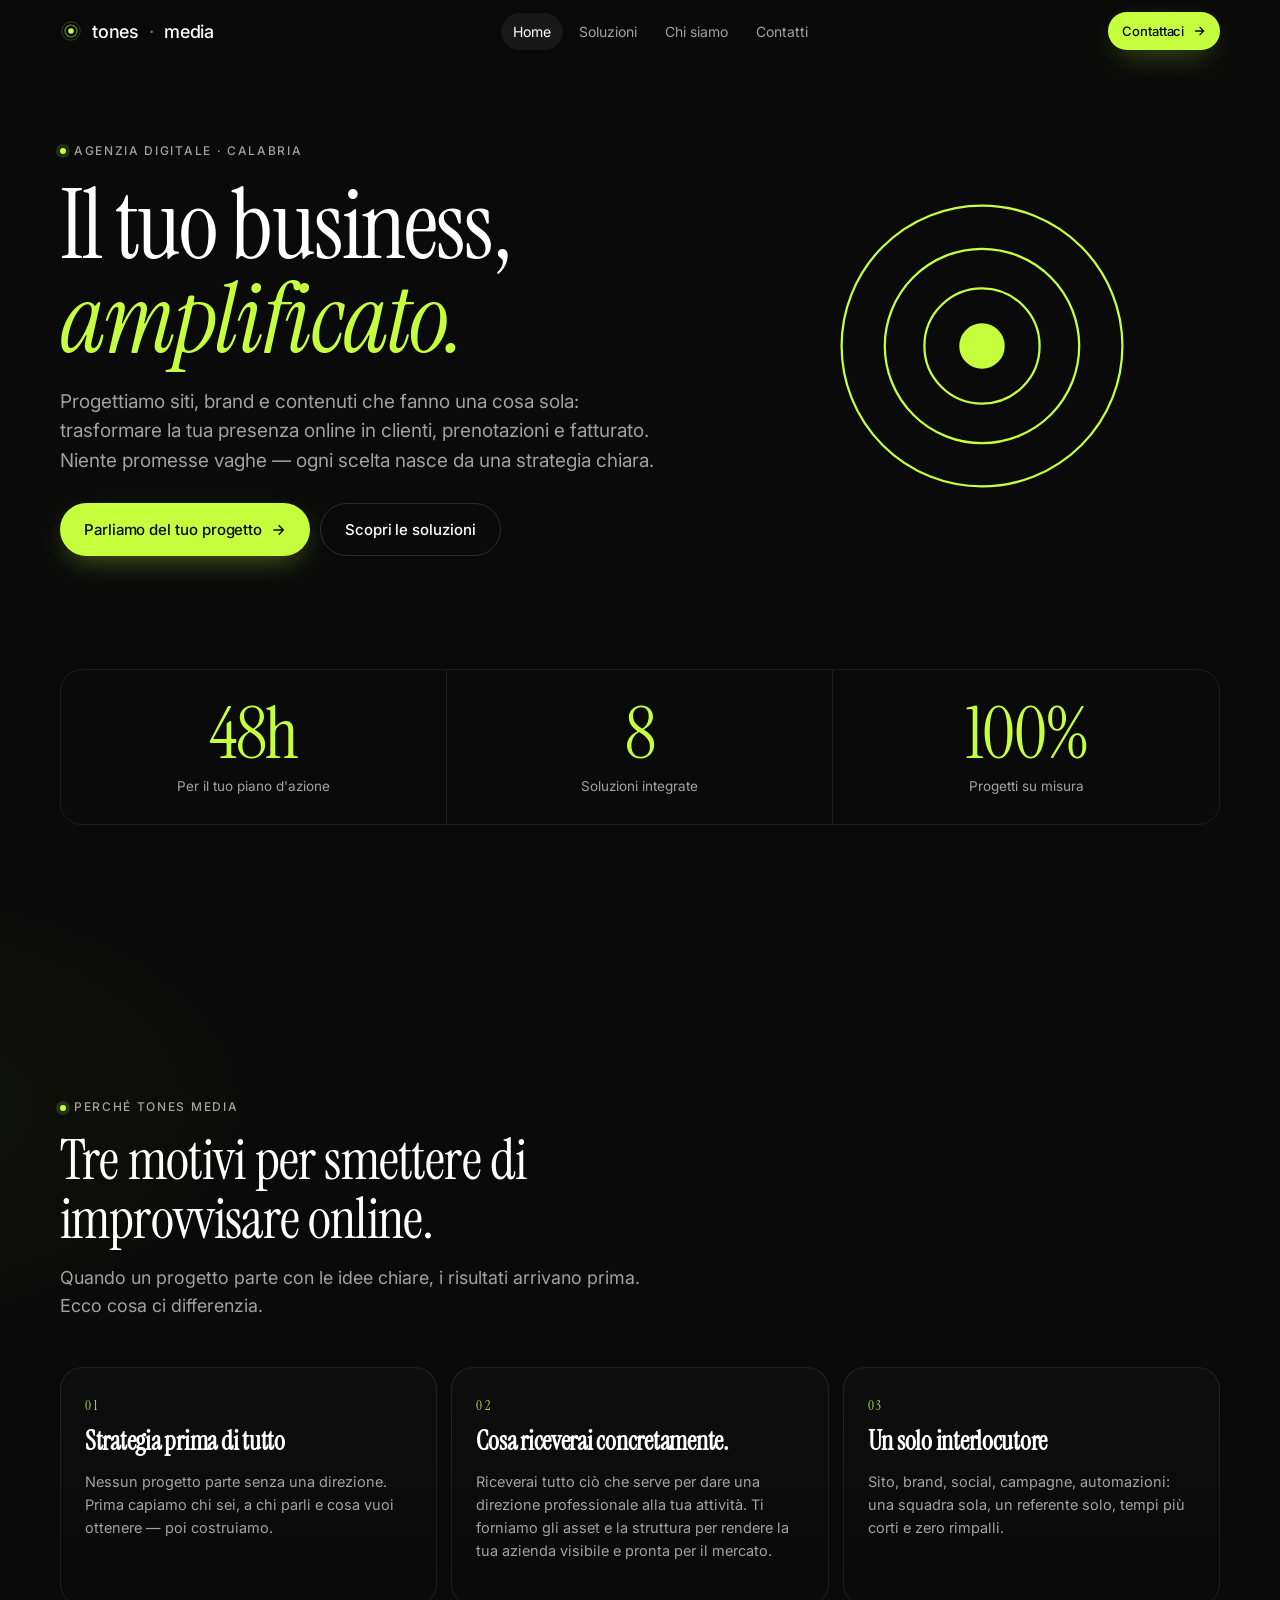
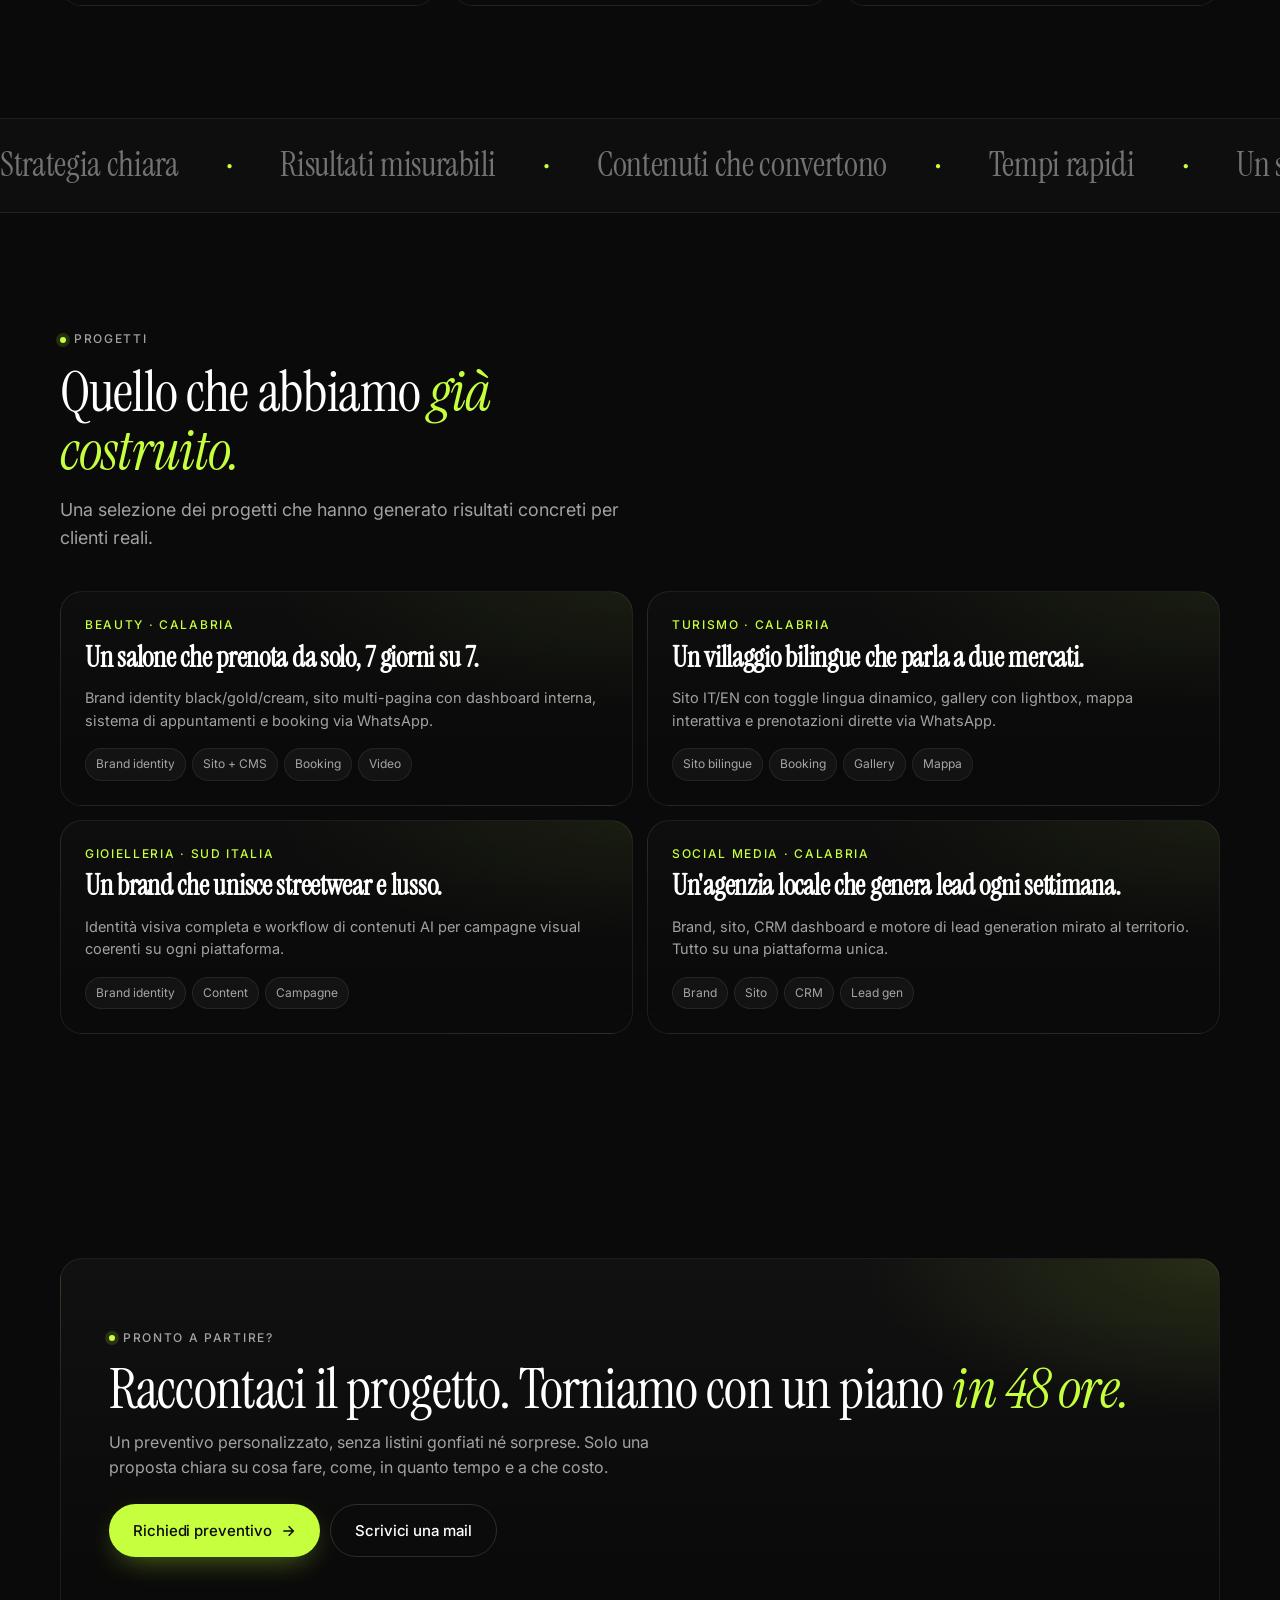
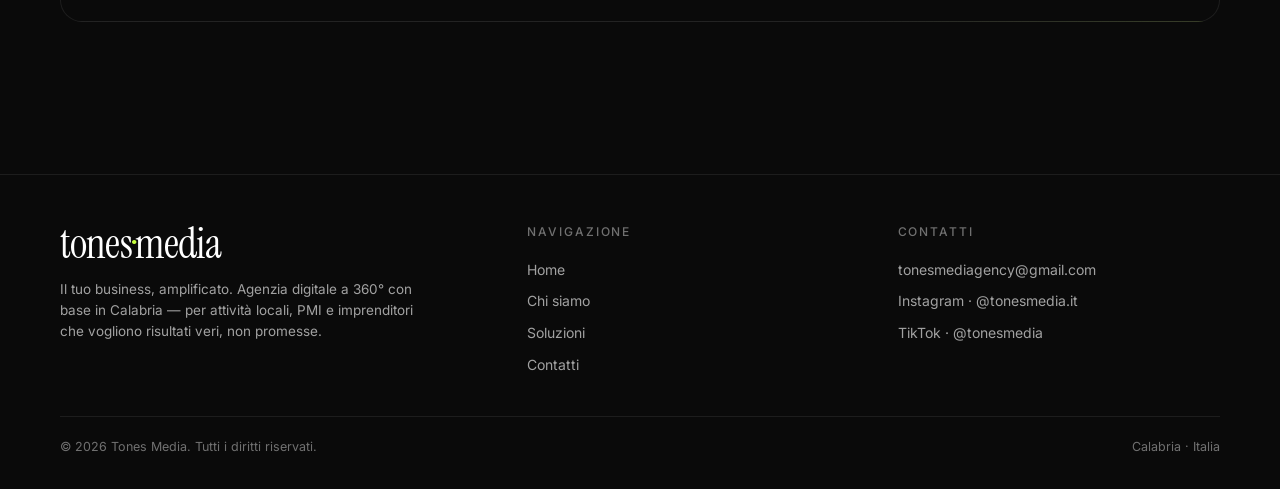
==== index.html @ 4a8eed3b "Add files via upload" ====
<!doctype html>
<html lang="it">
<head>
  <meta charset="utf-8" />
  <meta name="viewport" content="width=device-width, initial-scale=1, viewport-fit=cover" />
  <meta name="theme-color" content="#0A0A0A" />
  <title>Tones Media — Il tuo business, amplificato.</title>
  <meta name="description" content="Agenzia digitale a 360°. Siti, brand, contenuti e campagne che portano risultati misurabili. Calabria, Italia." />

  <link rel="preconnect" href="https://fonts.googleapis.com">
  <link rel="preconnect" href="https://fonts.gstatic.com" crossorigin>
  <link href="https://fonts.googleapis.com/css2?family=Inter:wght@400;500;600&family=Instrument+Serif:ital@0;1&display=swap" rel="stylesheet">

  <link rel="stylesheet" href="styles.css" />
</head>
<body>

  <header class="nav">
    <div class="container nav__inner">
      <a href="index.html" class="brand" aria-label="Tones Media home">
        <svg class="brand__mark" viewBox="0 0 24 24" aria-hidden="true">
          <circle cx="12" cy="12" r="3" fill="#C6FF3D"/>
          <circle cx="12" cy="12" r="6.5" fill="none" stroke="#C6FF3D" stroke-width="1.2" opacity="0.55"/>
          <circle cx="12" cy="12" r="10" fill="none" stroke="#C6FF3D" stroke-width="1" opacity="0.25"/>
        </svg>
        tones<span style="color:var(--faint)">·</span>media
      </a>

      <nav class="nav__links" aria-label="Navigazione principale">
        <a class="nav__link" data-nav-link href="index.html">Home</a>
        <a class="nav__link" data-nav-link href="servizi.html">Soluzioni</a>
        <a class="nav__link" data-nav-link href="chi-siamo.html">Chi siamo</a>
        <a class="nav__link" data-nav-link href="contatti.html">Contatti</a>
      </nav>

      <a href="contatti.html" class="btn btn--primary btn--sm nav__cta">
        Contattaci
        <svg width="14" height="14" viewBox="0 0 24 24" fill="none" stroke="currentColor" stroke-width="2.2"><path d="M5 12h14M13 5l7 7-7 7"/></svg>
      </a>

      <button class="nav__burger" aria-label="Apri menu" aria-expanded="false"><span></span></button>
    </div>
  </header>

  <aside class="sheet" aria-hidden="true">
    <ul class="sheet__list">
      <li><a class="sheet__link" data-nav-link href="index.html">Home <span class="arrow">→</span></a></li>
      <li><a class="sheet__link" data-nav-link href="chi-siamo.html">Chi siamo <span class="arrow">→</span></a></li>
      <li><a class="sheet__link" data-nav-link href="servizi.html">Soluzioni <span class="arrow">→</span></a></li>
      <li><a class="sheet__link" data-nav-link href="contatti.html">Contatti <span class="arrow">→</span></a></li>
    </ul>
    <div class="sheet__foot">
      <div>Calabria, Italia</div>
      <div>tonesmediagency@gmail.com</div>
      <div>@tonesmedia.it · @tonesmedia</div>
    </div>
  </aside>

  <main>

    <!-- Hero -->
    <section class="hero">
      <div class="container">
        <div style="display:grid;gap:48px;grid-template-columns:1fr;align-items:center;" class="hero__grid">
          <div class="stagger">
            <span class="eyebrow reveal">Agenzia digitale · Calabria</span>
            <h1 class="h-display hero__title reveal">Il tuo business,<br/><em>amplificato.</em></h1>
            <p class="hero__sub reveal">
              Progettiamo siti, brand e contenuti che fanno una cosa sola: trasformare la tua presenza online in clienti, prenotazioni e fatturato. Niente promesse vaghe — ogni scelta nasce da una strategia chiara.
            </p>
            <div class="cta-row reveal">
              <a href="contatti.html" class="btn btn--primary btn--lg">
                Parliamo del tuo progetto
                <svg width="16" height="16" viewBox="0 0 24 24" fill="none" stroke="currentColor" stroke-width="2.2"><path d="M5 12h14M13 5l7 7-7 7"/></svg>
              </a>
              <a href="servizi.html" class="btn btn--ghost btn--lg">
                Scopri le soluzioni
              </a>
            </div>
          </div>

          <div class="reveal" style="justify-self:center;">
            <svg class="wave-logo" viewBox="0 0 200 200" aria-hidden="true">
              <circle class="dot" cx="100" cy="100" r="12" />
              <circle cx="100" cy="100" r="32" />
              <circle cx="100" cy="100" r="54" />
              <circle cx="100" cy="100" r="78" />
            </svg>
          </div>
        </div>
      </div>
    </section>

    <style>
      @media (min-width: 900px) {
        .hero__grid { grid-template-columns: 1.3fr 1fr !important; gap: 64px !important; }
      }
    </style>

    <!-- Stats -->
    <section class="section" style="padding-top:0;padding-bottom:72px;">
      <div class="container">
        <div class="stats stats--3 stats--hero reveal stagger">
          <div class="stat reveal">
            <div class="stat__num"><em>48h</em></div>
            <div class="stat__label">Per il tuo piano d'azione</div>
          </div>
          <div class="stat reveal">
            <div class="stat__num"><em>8</em></div>
            <div class="stat__label">Soluzioni integrate</div>
          </div>
          <div class="stat reveal">
            <div class="stat__num"><em>100%</em></div>
            <div class="stat__label">Progetti su misura</div>
          </div>
        </div>
        <div class="reveal" style="display:flex;justify-content:center;margin-top:32px;">
          <a href="contatti.html" class="btn btn--primary btn--lg">
            Inizia il tuo progetto
            <svg width="16" height="16" viewBox="0 0 24 24" fill="none" stroke="currentColor" stroke-width="2.2"><path d="M5 12h14M13 5l7 7-7 7"/></svg>
          </a>
        </div>
      </div>
    </section>

    <!-- Value trio -->
    <section class="section">
      <div class="container">
        <div class="reveal" style="max-width:680px;margin-bottom:48px;">
          <span class="eyebrow">Perché Tones Media</span>
          <h2 class="h-section" style="margin-top:14px;">Tre motivi per smettere di improvvisare online.</h2>
          <p class="lede">Quando un progetto parte con le idee chiare, i risultati arrivano prima. Ecco cosa ci differenzia.</p>
        </div>

        <div class="cards stagger">
          <article class="card reveal">
            <div class="card__num">01</div>
            <h3 class="card__title">Strategia prima di tutto</h3>
            <p class="card__body">Nessun progetto parte senza una direzione. Prima capiamo chi sei, a chi parli e cosa vuoi ottenere — poi costruiamo.</p>
          </article>
          <article class="card reveal">
            <div class="card__num">02</div>
            <h3 class="card__title">Cosa riceverai concretamente.</h3>
            <p class="card__body">Riceverai tutto ciò che serve per dare una direzione professionale alla tua attività. Ti forniamo gli asset e la struttura per rendere la tua azienda visibile e pronta per il mercato.</p>
          </article>
          <article class="card reveal">
            <div class="card__num">03</div>
            <h3 class="card__title">Un solo interlocutore</h3>
            <p class="card__body">Sito, brand, social, campagne, automazioni: una squadra sola, un referente solo, tempi più corti e zero rimpalli.</p>
          </article>
        </div>
      </div>
    </section>

    <!-- Marquee -->
    <div class="marquee" aria-hidden="true">
      <div class="marquee__track">
        <span class="marquee__item">Strategia chiara</span>
        <span class="marquee__item">Risultati misurabili</span>
        <span class="marquee__item">Contenuti che convertono</span>
        <span class="marquee__item">Tempi rapidi</span>
        <span class="marquee__item">Un solo referente</span>
        <span class="marquee__item">Calabria · Italia</span>
        <span class="marquee__item">Strategia chiara</span>
        <span class="marquee__item">Risultati misurabili</span>
        <span class="marquee__item">Contenuti che convertono</span>
        <span class="marquee__item">Tempi rapidi</span>
        <span class="marquee__item">Un solo referente</span>
        <span class="marquee__item">Calabria · Italia</span>
      </div>
    </div>

    <!-- Featured work -->
    <section class="section">
      <div class="container">
        <div class="reveal" style="display:flex;justify-content:space-between;align-items:end;gap:24px;flex-wrap:wrap;margin-bottom:40px;">
          <div style="max-width:560px;">
            <span class="eyebrow">Progetti</span>
            <h2 class="h-section" style="margin-top:14px;">Quello che abbiamo <em>già costruito.</em></h2>
            <p class="lede">Una selezione dei progetti che hanno generato risultati concreti per clienti reali.</p>
          </div>
        </div>

        <div class="work stagger">
          <article class="work__item reveal">
            <div class="work__sector">Beauty · Calabria</div>
            <h3 class="work__title">Un salone che prenota da solo, 7 giorni su 7.</h3>
            <p style="color:var(--muted);font-size:14.5px;margin:0 0 16px;">Brand identity black/gold/cream, sito multi-pagina con dashboard interna, sistema di appuntamenti e booking via WhatsApp.</p>
            <div class="work__tags">
              <span class="pill">Brand identity</span>
              <span class="pill">Sito + CMS</span>
              <span class="pill">Booking</span>
              <span class="pill">Video</span>
            </div>
          </article>

          <article class="work__item reveal">
            <div class="work__sector">Turismo · Calabria</div>
            <h3 class="work__title">Un villaggio bilingue che parla a due mercati.</h3>
            <p style="color:var(--muted);font-size:14.5px;margin:0 0 16px;">Sito IT/EN con toggle lingua dinamico, gallery con lightbox, mappa interattiva e prenotazioni dirette via WhatsApp.</p>
            <div class="work__tags">
              <span class="pill">Sito bilingue</span>
              <span class="pill">Booking</span>
              <span class="pill">Gallery</span>
              <span class="pill">Mappa</span>
            </div>
          </article>

          <article class="work__item reveal">
            <div class="work__sector">Gioielleria · Sud Italia</div>
            <h3 class="work__title">Un brand che unisce streetwear e lusso.</h3>
            <p style="color:var(--muted);font-size:14.5px;margin:0 0 16px;">Identità visiva completa e workflow di contenuti AI per campagne visual coerenti su ogni piattaforma.</p>
            <div class="work__tags">
              <span class="pill">Brand identity</span>
              <span class="pill">Content</span>
              <span class="pill">Campagne</span>
            </div>
          </article>

          <article class="work__item reveal">
            <div class="work__sector">Social Media · Calabria</div>
            <h3 class="work__title">Un'agenzia locale che genera lead ogni settimana.</h3>
            <p style="color:var(--muted);font-size:14.5px;margin:0 0 16px;">Brand, sito, CRM dashboard e motore di lead generation mirato al territorio. Tutto su una piattaforma unica.</p>
            <div class="work__tags">
              <span class="pill">Brand</span>
              <span class="pill">Sito</span>
              <span class="pill">CRM</span>
              <span class="pill">Lead gen</span>
            </div>
          </article>
        </div>
      </div>
    </section>

    <!-- CTA band -->
    <section class="section">
      <div class="container">
        <div class="band reveal">
          <span class="eyebrow">Pronto a partire?</span>
          <h2 class="h-section" style="margin-top:12px;">Raccontaci il progetto. Torniamo con un piano <em>in 48 ore.</em></h2>
          <p>Un preventivo personalizzato, senza listini gonfiati né sorprese. Solo una proposta chiara su cosa fare, come, in quanto tempo e a che costo.</p>
          <div class="cta-row" style="margin-top:8px;">
            <a href="contatti.html" class="btn btn--primary btn--lg">
              Richiedi preventivo
              <svg width="16" height="16" viewBox="0 0 24 24" fill="none" stroke="currentColor" stroke-width="2.2"><path d="M5 12h14M13 5l7 7-7 7"/></svg>
            </a>
            <a href="mailto:tonesmediagency@gmail.com" class="btn btn--ghost btn--lg">Scrivici una mail</a>
          </div>
        </div>
      </div>
    </section>

  </main>

  <footer class="foot">
    <div class="container">
      <div class="foot__grid">
        <div>
          <div class="foot__brand">tones<em>·</em>media</div>
          <p class="foot__meta">Il tuo business, amplificato. Agenzia digitale a 360° con base in Calabria — per attività locali, PMI e imprenditori che vogliono risultati veri, non promesse.</p>
        </div>
        <div class="foot__col">
          <h4>Navigazione</h4>
          <a href="index.html">Home</a>
          <a href="chi-siamo.html">Chi siamo</a>
          <a href="servizi.html">Soluzioni</a>
          <a href="contatti.html">Contatti</a>
        </div>
        <div class="foot__col">
          <h4>Contatti</h4>
          <a href="mailto:tonesmediagency@gmail.com">tonesmediagency@gmail.com</a>
          <a href="https://instagram.com/tonesmedia.it" target="_blank" rel="noopener">Instagram · @tonesmedia.it</a>
          <a href="https://tiktok.com/@tonesmedia" target="_blank" rel="noopener">TikTok · @tonesmedia</a>
        </div>
      </div>
      <div class="foot__bar">
        <div>© <span id="y"></span> Tones Media. Tutti i diritti riservati.</div>
        <div>Calabria · Italia</div>
      </div>
    </div>
  </footer>

  <script>document.getElementById('y').textContent = new Date().getFullYear();</script>
  <script src="app.js" defer></script>
</body>
</html>
---- styles.css ----
/* ──────────────────────────────────────────────
   Tones Media — Design tokens & base
   ────────────────────────────────────────────── */

@view-transition { navigation: auto; }

::view-transition-old(root),
::view-transition-new(root) {
  animation-duration: 260ms;
  animation-timing-function: cubic-bezier(0.23, 1, 0.32, 1);
}

:root {
  --black: #0A0A0A;
  --surface: #111111;
  --elev: #161616;
  --line: rgba(255, 255, 255, 0.08);
  --line-strong: rgba(255, 255, 255, 0.14);
  --white: #FFFFFF;
  --muted: rgba(255, 255, 255, 0.62);
  --faint: rgba(255, 255, 255, 0.42);
  --lime: #C6FF3D;
  --lime-soft: rgba(198, 255, 61, 0.14);

  --ease-out: cubic-bezier(0.23, 1, 0.32, 1);
  --ease-in-out: cubic-bezier(0.77, 0, 0.175, 1);

  --radius: 14px;
  --radius-lg: 22px;

  --f-display: "Instrument Serif", Georgia, serif;
  --f-sans: "Inter", system-ui, -apple-system, "Segoe UI", Roboto, Helvetica, Arial, sans-serif;

  --nav-h: 64px;
  --container: 1200px;
}

*, *::before, *::after { box-sizing: border-box; }

html, body {
  margin: 0;
  padding: 0;
  background: var(--black);
  color: var(--white);
  font-family: var(--f-sans);
  font-size: 16px;
  line-height: 1.55;
  -webkit-font-smoothing: antialiased;
  text-rendering: optimizeLegibility;
}

html { scroll-behavior: smooth; }

body {
  min-height: 100vh;
  overflow-x: hidden;
  background:
    radial-gradient(900px 500px at 85% -10%, rgba(198,255,61,0.08), transparent 60%),
    radial-gradient(700px 400px at -10% 30%, rgba(198,255,61,0.04), transparent 55%),
    var(--black);
}

a {
  color: inherit;
  text-decoration: none;
}

img, svg { display: block; max-width: 100%; }

button {
  font-family: inherit;
  border: 0;
  background: none;
  color: inherit;
  cursor: pointer;
}

input, textarea, select {
  font: inherit;
  color: inherit;
}

::selection { background: var(--lime); color: var(--black); }

/* Page enter (fallback when View Transitions unavailable) */
main {
  opacity: 0;
  transform: translateY(6px);
  transition: opacity 400ms var(--ease-out), transform 400ms var(--ease-out);
}
body[data-mounted="true"] main {
  opacity: 1;
  transform: translateY(0);
}

/* ──────────────────────────────────────────────
   Layout primitives
   ────────────────────────────────────────────── */

.container {
  width: 100%;
  max-width: var(--container);
  margin: 0 auto;
  padding: 0 20px;
}

.section {
  padding: 72px 0;
}
@media (min-width: 768px) {
  .section { padding: 112px 0; }
}

.eyebrow {
  display: inline-flex;
  align-items: center;
  gap: 8px;
  font-size: 12px;
  letter-spacing: 0.14em;
  text-transform: uppercase;
  color: var(--muted);
  font-weight: 500;
}
.eyebrow::before {
  content: "";
  width: 6px; height: 6px; border-radius: 50%;
  background: var(--lime);
  box-shadow: 0 0 0 4px var(--lime-soft);
}

.h-display {
  font-family: var(--f-display);
  font-weight: 400;
  font-size: clamp(44px, 8vw, 96px);
  line-height: 0.98;
  letter-spacing: -0.02em;
  margin: 0;
}
.h-display em {
  font-style: italic;
  color: var(--lime);
}

.h-section {
  font-family: var(--f-display);
  font-weight: 400;
  font-size: clamp(32px, 5vw, 56px);
  line-height: 1.04;
  letter-spacing: -0.015em;
  margin: 0 0 16px;
}

.h-section em { font-style: italic; color: var(--lime); }

.lede {
  color: var(--muted);
  font-size: clamp(16px, 1.4vw, 18px);
  max-width: 56ch;
  margin: 0;
}

/* ──────────────────────────────────────────────
   Navigation
   ────────────────────────────────────────────── */

.nav {
  position: sticky;
  top: 0;
  z-index: 50;
  height: var(--nav-h);
  backdrop-filter: saturate(140%) blur(14px);
  -webkit-backdrop-filter: saturate(140%) blur(14px);
  background: rgba(10, 10, 10, 0.66);
  border-bottom: 1px solid transparent;
  transition: border-color 200ms var(--ease-out), background 200ms var(--ease-out);
}
.nav[data-scrolled="true"] {
  background: rgba(10, 10, 10, 0.82);
  border-bottom-color: var(--line);
}
.nav__inner {
  height: 100%;
  display: flex;
  align-items: center;
  justify-content: space-between;
  gap: 12px;
}

.brand {
  display: inline-flex;
  align-items: center;
  gap: 10px;
  font-weight: 500;
  letter-spacing: -0.01em;
  font-size: 18px;
}
.brand__mark {
  width: 22px;
  height: 22px;
  display: inline-block;
}

.nav__links {
  display: none;
  gap: 4px;
  align-items: center;
}
@media (min-width: 900px) {
  .nav__links { display: flex; }
}
.nav__link {
  padding: 8px 12px;
  border-radius: 999px;
  color: var(--muted);
  font-size: 14px;
  transition: color 160ms var(--ease-out), background 160ms var(--ease-out);
}
.nav__link[aria-current="page"] {
  color: var(--white);
  background: rgba(255, 255, 255, 0.06);
}
@media (hover: hover) and (pointer: fine) {
  .nav__link:hover { color: var(--white); }
}

.nav__cta {
  display: inline-flex;
  white-space: nowrap;
  border-radius: 999px;
  padding: 9px 18px;
  font-size: 12.5px;
  margin-right: 8px;
}
.nav__cta svg { width: 12px; height: 12px; }
@media (min-width: 900px) {
  .nav__cta {
    padding: 9px 14px;
    font-size: 13px;
    margin-right: 0;
  }
  .nav__cta svg { width: 14px; height: 14px; }
}

.nav__burger {
  width: 40px; height: 40px;
  border-radius: 10px;
  display: inline-grid;
  place-items: center;
  transition: background 160ms var(--ease-out), transform 160ms var(--ease-out);
}
.nav__burger:active { transform: scale(0.94); }
@media (min-width: 900px) { .nav__burger { display: none; } }

.nav__burger span {
  display: block;
  width: 18px; height: 1.5px;
  background: var(--white);
  position: relative;
  transition: transform 220ms var(--ease-out), opacity 220ms var(--ease-out);
}
.nav__burger span::before,
.nav__burger span::after {
  content: "";
  position: absolute; left: 0;
  width: 100%; height: 1.5px;
  background: var(--white);
  transition: transform 220ms var(--ease-out);
}
.nav__burger span::before { top: -6px; }
.nav__burger span::after  { top: 6px; }

.nav[data-open="true"] .nav__burger span { transform: scaleX(0); opacity: 0; }
.nav[data-open="true"] .nav__burger span::before { transform: translateY(6px) rotate(45deg); }
.nav[data-open="true"] .nav__burger span::after  { transform: translateY(-6px) rotate(-45deg); }

/* Mobile sheet — scales from top-right (origin-aware) */
.sheet {
  position: fixed;
  inset: var(--nav-h) 0 0 0;
  z-index: 40;
  background: rgba(10, 10, 10, 0.96);
  backdrop-filter: blur(16px);
  -webkit-backdrop-filter: blur(16px);
  padding: 24px 20px 48px;
  opacity: 0;
  transform: scale(0.98) translateY(-8px);
  transform-origin: top right;
  pointer-events: none;
  transition: opacity 220ms var(--ease-out), transform 220ms var(--ease-out);
}
.sheet[data-open="true"] {
  opacity: 1;
  transform: scale(1) translateY(0);
  pointer-events: auto;
}
.sheet__list {
  list-style: none;
  margin: 0; padding: 0;
  display: grid;
  gap: 2px;
}
.sheet__link {
  display: flex;
  align-items: center;
  justify-content: space-between;
  padding: 18px 4px;
  font-family: var(--f-display);
  font-size: 28px;
  letter-spacing: -0.01em;
  border-bottom: 1px solid var(--line);
  color: var(--white);
  transition: padding 200ms var(--ease-out), color 200ms var(--ease-out);
}
.sheet__link[aria-current="page"] { color: var(--lime); }
.sheet__link span.arrow {
  opacity: 0;
  transform: translateX(-4px);
  transition: opacity 180ms var(--ease-out), transform 180ms var(--ease-out);
  color: var(--faint);
}
@media (hover: hover) and (pointer: fine) {
  .sheet__link:hover { padding-left: 12px; }
  .sheet__link:hover span.arrow { opacity: 1; transform: translateX(0); }
}
.sheet__foot {
  margin-top: 32px;
  color: var(--muted);
  font-size: 14px;
  display: grid;
  gap: 10px;
}

/* ──────────────────────────────────────────────
   Buttons
   ────────────────────────────────────────────── */

.btn {
  --bg: var(--white);
  --fg: var(--black);
  display: inline-flex;
  align-items: center;
  gap: 8px;
  padding: 12px 20px;
  border-radius: 999px;
  background: var(--bg);
  color: var(--fg);
  font-weight: 500;
  font-size: 14px;
  letter-spacing: -0.005em;
  transition: transform 160ms var(--ease-out), background 200ms var(--ease-out), color 200ms var(--ease-out);
  will-change: transform;
}
.btn:active { transform: scale(0.97); }
.btn svg { transition: transform 220ms var(--ease-out); }
@media (hover: hover) and (pointer: fine) {
  .btn:hover svg { transform: translateX(3px); }
}

.btn--primary {
  --bg: var(--lime);
  --fg: var(--black);
  box-shadow: 0 10px 30px -10px rgba(198, 255, 61, 0.45);
}
.btn--ghost {
  --bg: transparent;
  --fg: var(--white);
  border: 1px solid var(--line-strong);
}
@media (hover: hover) and (pointer: fine) {
  .btn--ghost:hover { background: rgba(255,255,255,0.05); }
}

.btn--sm { padding: 9px 14px; font-size: 13px; }
.btn--lg { padding: 14px 24px; font-size: 15px; }

.cta-row {
  display: flex;
  flex-wrap: wrap;
  gap: 10px;
  margin-top: 28px;
}

/* ──────────────────────────────────────────────
   Hero
   ────────────────────────────────────────────── */

.hero {
  padding: 48px 0 72px;
  position: relative;
}
@media (min-width: 768px) {
  .hero { padding: 72px 0 112px; }
}

.hero__badge {
  display: inline-flex;
  align-items: center;
  gap: 10px;
  padding: 6px 12px 6px 6px;
  border: 1px solid var(--line);
  border-radius: 999px;
  font-size: 13px;
  color: var(--muted);
  background: rgba(255,255,255,0.02);
}
.hero__badge b {
  display: inline-grid;
  place-items: center;
  padding: 2px 8px;
  border-radius: 999px;
  background: var(--lime-soft);
  color: var(--lime);
  font-weight: 600;
  font-size: 11px;
  letter-spacing: 0.06em;
  text-transform: uppercase;
}

.hero__title {
  margin-top: 18px;
}
.hero__sub {
  margin-top: 20px;
  color: var(--muted);
  font-size: clamp(16px, 1.6vw, 19px);
  max-width: 58ch;
}

.hero__meta {
  display: flex;
  gap: 24px;
  flex-wrap: wrap;
  margin-top: 48px;
  padding-top: 24px;
  border-top: 1px solid var(--line);
  color: var(--muted);
  font-size: 13px;
}
.hero__meta div b {
  color: var(--white);
  font-weight: 500;
  display: block;
  font-size: 20px;
  font-family: var(--f-display);
  letter-spacing: -0.01em;
  margin-bottom: 2px;
}

/* Animated wave logo — respects reduced motion */
.wave-logo {
  width: clamp(220px, 32vw, 360px);
  aspect-ratio: 1;
  position: relative;
}
.wave-logo circle {
  fill: none;
  stroke: var(--lime);
  stroke-width: 1.25;
  transform-origin: center;
  animation: pulse 3.2s infinite var(--ease-in-out);
}
.wave-logo circle:nth-child(2) { animation-delay: 0.25s; }
.wave-logo circle:nth-child(3) { animation-delay: 0.5s; }
.wave-logo circle:nth-child(4) { animation-delay: 0.75s; }
.wave-logo .dot { fill: var(--lime); animation: none; }

@keyframes pulse {
  0%, 100% { opacity: 0.15; transform: scale(0.82); }
  50%      { opacity: 0.9;  transform: scale(1); }
}

/* ──────────────────────────────────────────────
   Value cards
   ────────────────────────────────────────────── */

.cards {
  display: grid;
  gap: 14px;
  grid-template-columns: 1fr;
}
@media (min-width: 720px)  { .cards { grid-template-columns: repeat(2, 1fr); } }
@media (min-width: 1024px) { .cards { grid-template-columns: repeat(3, 1fr); } }

.card {
  position: relative;
  padding: 28px 24px;
  border: 1px solid var(--line);
  border-radius: var(--radius-lg);
  background: linear-gradient(180deg, rgba(255,255,255,0.02), rgba(255,255,255,0));
  transition: border-color 220ms var(--ease-out), transform 220ms var(--ease-out), background 220ms var(--ease-out);
}
@media (hover: hover) and (pointer: fine) {
  .card:hover {
    border-color: var(--line-strong);
    transform: translateY(-2px);
    background: linear-gradient(180deg, rgba(255,255,255,0.04), rgba(255,255,255,0.01));
  }
}
.card__num {
  font-family: var(--f-display);
  color: var(--lime);
  font-size: 13px;
  letter-spacing: 0.2em;
}
.card__title {
  font-family: var(--f-display);
  font-size: 26px;
  line-height: 1.1;
  letter-spacing: -0.01em;
  margin: 10px 0 10px;
}
.card__body {
  color: var(--muted);
  font-size: 14.5px;
  line-height: 1.6;
}
.card__list {
  margin: 18px 0 0;
  padding: 0;
  list-style: none;
  display: grid;
  gap: 6px;
}
.card__list li {
  color: var(--muted);
  font-size: 13.5px;
  padding-left: 18px;
  position: relative;
}
.card__list li::before {
  content: "";
  position: absolute;
  left: 0; top: 9px;
  width: 10px; height: 1px;
  background: var(--lime);
}

/* ──────────────────────────────────────────────
   Solutions list (servizi)
   ────────────────────────────────────────────── */

.solution {
  display: grid;
  grid-template-columns: 1fr;
  gap: 14px;
  padding: 32px 0;
  border-top: 1px solid var(--line);
  align-items: start;
}
@media (min-width: 900px) {
  .solution {
    grid-template-columns: 120px 1fr 1fr;
    gap: 32px;
    padding: 48px 0;
  }
}
.solution:last-of-type { border-bottom: 1px solid var(--line); }
.solution__num {
  font-family: var(--f-display);
  font-size: 32px;
  color: var(--faint);
  letter-spacing: -0.02em;
}
.solution__head h3 {
  font-family: var(--f-display);
  font-weight: 400;
  font-size: clamp(26px, 3.2vw, 38px);
  line-height: 1.08;
  letter-spacing: -0.015em;
  margin: 0 0 10px;
}
.solution__head h3 em { font-style: italic; color: var(--lime); }
.solution__head p { color: var(--muted); margin: 0; font-size: 15px; }
.solution__pills {
  display: flex;
  flex-wrap: wrap;
  gap: 6px;
  margin-top: 4px;
}
.pill {
  font-size: 12px;
  padding: 6px 10px;
  border-radius: 999px;
  background: rgba(255,255,255,0.04);
  border: 1px solid var(--line);
  color: var(--muted);
}

/* ──────────────────────────────────────────────
   Case studies
   ────────────────────────────────────────────── */

.work {
  display: grid;
  gap: 14px;
  grid-template-columns: 1fr;
}
@media (min-width: 768px)  { .work { grid-template-columns: repeat(2, 1fr); } }

.work__item {
  border: 1px solid var(--line);
  border-radius: var(--radius-lg);
  padding: 24px;
  background:
    radial-gradient(600px 200px at 100% 0%, rgba(198,255,61,0.06), transparent 60%),
    linear-gradient(180deg, rgba(255,255,255,0.02), rgba(255,255,255,0));
  transition: border-color 220ms var(--ease-out), transform 220ms var(--ease-out);
}
@media (hover: hover) and (pointer: fine) {
  .work__item:hover { border-color: var(--line-strong); transform: translateY(-2px); }
}
.work__sector {
  font-size: 12px;
  letter-spacing: 0.14em;
  text-transform: uppercase;
  color: var(--lime);
  font-weight: 500;
}
.work__title {
  font-family: var(--f-display);
  font-size: 28px;
  letter-spacing: -0.01em;
  margin: 8px 0 14px;
  line-height: 1.08;
}
.work__tags {
  display: flex; flex-wrap: wrap; gap: 6px;
}

/* ──────────────────────────────────────────────
   Marquee
   ────────────────────────────────────────────── */

.marquee {
  overflow: hidden;
  border-top: 1px solid var(--line);
  border-bottom: 1px solid var(--line);
  padding: 20px 0;
  background: rgba(255,255,255,0.015);
}
.marquee__track {
  display: flex;
  gap: 48px;
  white-space: nowrap;
  animation: scroll 38s linear infinite;
  width: max-content;
}
.marquee__item {
  font-family: var(--f-display);
  font-size: clamp(22px, 3vw, 34px);
  color: var(--faint);
  letter-spacing: -0.01em;
  display: inline-flex;
  align-items: center;
  gap: 48px;
}
.marquee__item::after {
  content: "●";
  color: var(--lime);
  font-size: 10px;
}
@keyframes scroll {
  from { transform: translateX(0); }
  to   { transform: translateX(-50%); }
}

/* ──────────────────────────────────────────────
   CTA band
   ────────────────────────────────────────────── */

.band {
  border: 1px solid var(--line);
  border-radius: var(--radius-lg);
  padding: 40px 28px;
  background:
    radial-gradient(600px 260px at 100% 0%, rgba(198,255,61,0.12), transparent 60%),
    linear-gradient(180deg, rgba(255,255,255,0.03), rgba(255,255,255,0));
}
@media (min-width: 768px) { .band { padding: 64px 48px; } }
.band h2 { margin: 0 0 12px; }
.band p { color: var(--muted); margin: 0 0 24px; max-width: 60ch; }

/* ──────────────────────────────────────────────
   About page
   ────────────────────────────────────────────── */

.split {
  display: grid;
  gap: 36px;
  grid-template-columns: 1fr;
}
@media (min-width: 900px) {
  .split { grid-template-columns: 1.1fr 1fr; gap: 60px; align-items: start; }
}

.stats {
  display: grid;
  grid-template-columns: repeat(2, 1fr);
  gap: 0;
  border: 1px solid var(--line);
  border-radius: var(--radius-lg);
  overflow: hidden;
}
@media (min-width: 720px) { .stats { grid-template-columns: repeat(4, 1fr); } }

.stats--3 { grid-template-columns: repeat(3, 1fr); }
@media (min-width: 720px) { .stats--3 { grid-template-columns: repeat(3, 1fr); } }
.stats--3 .stat { border-bottom: 0; }
.stats--3 .stat:nth-child(n) { border-right: 1px solid var(--line); }
.stats--3 .stat:last-child { border-right: 0; }

.stats--hero .stat { padding: 28px 24px; text-align: center; }
.stats--hero .stat__num { font-size: clamp(44px, 6vw, 72px); color: var(--lime); }
.stats--hero .stat__num em { color: var(--lime); }
.stats--hero .stat__label { font-size: 13.5px; color: var(--muted); }

.stat {
  padding: 24px;
  border-right: 1px solid var(--line);
  border-bottom: 1px solid var(--line);
}
.stats .stat:nth-child(2n) { border-right: 0; }
@media (min-width: 720px) {
  .stats .stat:nth-child(2n) { border-right: 1px solid var(--line); }
  .stats .stat:nth-child(4n) { border-right: 0; }
  .stats .stat:nth-child(n+1):nth-child(-n+4) { border-bottom: 0; }
}
.stat__num {
  font-family: var(--f-display);
  font-size: clamp(36px, 4.5vw, 54px);
  letter-spacing: -0.02em;
  line-height: 1;
  margin: 0 0 6px;
}
.stat__num em { color: var(--lime); font-style: normal; }
.stat__label { color: var(--muted); font-size: 13px; }

.principles {
  display: grid;
  gap: 1px;
  background: var(--line);
  border: 1px solid var(--line);
  border-radius: var(--radius-lg);
  overflow: hidden;
}
.principle {
  padding: 24px;
  background: var(--black);
}
.principle__kicker {
  font-family: var(--f-display);
  color: var(--lime);
  font-size: 22px;
  margin-bottom: 8px;
  letter-spacing: -0.01em;
}
.principle__title { font-weight: 500; margin: 0 0 6px; }
.principle__body { color: var(--muted); font-size: 14.5px; margin: 0; }

/* ──────────────────────────────────────────────
   Form
   ────────────────────────────────────────────── */

.form {
  display: grid;
  gap: 14px;
}
.field {
  display: grid;
  gap: 8px;
}
.field > label {
  font-size: 13px;
  color: var(--muted);
  letter-spacing: 0.02em;
}
.field > .input,
.field > .textarea,
.field > .select {
  background: var(--surface);
  border: 1px solid var(--line);
  border-radius: 12px;
  padding: 14px 16px;
  color: var(--white);
  font-size: 15px;
  transition: border-color 180ms var(--ease-out), background 180ms var(--ease-out), box-shadow 180ms var(--ease-out);
  outline: none;
}
.field > .textarea { min-height: 140px; resize: vertical; }
.field > .input:focus,
.field > .textarea:focus,
.field > .select:focus {
  border-color: var(--lime);
  background: var(--elev);
  box-shadow: 0 0 0 4px var(--lime-soft);
}
.field--row {
  display: grid;
  gap: 14px;
  grid-template-columns: 1fr;
}
@media (min-width: 640px) {
  .field--row { grid-template-columns: 1fr 1fr; }
}

.chips {
  display: flex;
  flex-wrap: wrap;
  gap: 8px;
}
.chip {
  padding: 9px 14px;
  border-radius: 999px;
  border: 1px solid var(--line);
  background: var(--surface);
  color: var(--muted);
  font-size: 13px;
  transition: transform 160ms var(--ease-out), background 160ms var(--ease-out), color 160ms var(--ease-out), border-color 160ms var(--ease-out);
}
.chip:active { transform: scale(0.97); }
.chip[aria-pressed="true"] {
  background: var(--lime);
  border-color: var(--lime);
  color: var(--black);
}

.form__foot {
  display: flex;
  align-items: center;
  justify-content: space-between;
  gap: 12px;
  margin-top: 8px;
}
.form__foot small { color: var(--faint); font-size: 12.5px; }

.form__error {
  color: #ff8a8a;
  font-size: 13.5px;
  min-height: 1em;
  opacity: 0;
  transform: translateY(-4px);
  transition: opacity 180ms var(--ease-out), transform 180ms var(--ease-out);
}
.form__error[data-show="true"] {
  opacity: 1;
  transform: translateY(0);
}

/* Submit loading state */
.btn[data-loading="true"] {
  position: relative;
  color: transparent;
  pointer-events: none;
}
.btn[data-loading="true"] svg { opacity: 0; }
.btn[data-loading="true"]::after {
  content: "";
  position: absolute;
  inset: 0;
  margin: auto;
  width: 16px; height: 16px;
  border-radius: 50%;
  border: 2px solid rgba(0,0,0,0.2);
  border-top-color: var(--black);
  animation: spin 700ms linear infinite;
}
@keyframes spin { to { transform: rotate(360deg); } }

/* ──────────────────────────────────────────────
   Modal (success confirmation)
   ────────────────────────────────────────────── */

.modal {
  position: fixed;
  inset: 0;
  z-index: 100;
  display: grid;
  place-items: center;
  padding: 20px;
  opacity: 0;
  pointer-events: none;
  transition: opacity 220ms var(--ease-out);
}
.modal[data-open="true"] {
  opacity: 1;
  pointer-events: auto;
}

.modal__backdrop {
  position: absolute;
  inset: 0;
  background: rgba(0, 0, 0, 0.6);
  backdrop-filter: blur(6px);
  -webkit-backdrop-filter: blur(6px);
  cursor: pointer;
}

.modal__card {
  position: relative;
  width: 100%;
  max-width: 460px;
  background: var(--surface);
  border: 1px solid var(--line-strong);
  border-radius: 20px;
  padding: 32px 28px 28px;
  text-align: center;
  box-shadow: 0 30px 80px -20px rgba(0,0,0,0.6), 0 0 0 1px rgba(198,255,61,0.08) inset;
  transform: scale(0.96);
  opacity: 0;
  transform-origin: center;
  transition: transform 240ms var(--ease-out), opacity 200ms var(--ease-out);
}
.modal[data-open="true"] .modal__card {
  transform: scale(1);
  opacity: 1;
}

.modal__close {
  position: absolute;
  top: 14px; right: 14px;
  width: 34px; height: 34px;
  border-radius: 10px;
  display: grid;
  place-items: center;
  color: var(--muted);
  transition: background 160ms var(--ease-out), color 160ms var(--ease-out), transform 160ms var(--ease-out);
}
.modal__close:active { transform: scale(0.94); }
@media (hover: hover) and (pointer: fine) {
  .modal__close:hover { background: rgba(255,255,255,0.06); color: var(--white); }
}

.modal__icon {
  display: grid;
  place-items: center;
  margin: 4px auto 14px;
}
.modal__icon svg {
  animation: modal-pop 420ms var(--ease-out) 80ms both;
}
@keyframes modal-pop {
  from { transform: scale(0.7); opacity: 0; }
  to   { transform: scale(1);   opacity: 1; }
}

.modal__title {
  font-family: var(--f-display);
  font-weight: 400;
  font-size: clamp(28px, 4vw, 36px);
  line-height: 1.05;
  letter-spacing: -0.015em;
  margin: 0 0 10px;
}
.modal__title em { font-style: italic; color: var(--lime); }

.modal__body {
  color: var(--muted);
  font-size: 15px;
  margin: 0 0 24px;
}
.modal__body b { color: var(--white); font-weight: 500; }
[data-modal-email] { color: var(--white); font-weight: 500; }

.modal__foot {
  display: flex;
  flex-direction: column;
  gap: 8px;
}
@media (min-width: 480px) {
  .modal__foot { flex-direction: row; justify-content: center; }
}
.modal__foot .btn { flex: 1; justify-content: center; }

/* ──────────────────────────────────────────────
   Contact info cards
   ────────────────────────────────────────────── */

.info {
  display: grid;
  gap: 12px;
}
.info__card {
  border: 1px solid var(--line);
  border-radius: 14px;
  padding: 18px 20px;
  display: flex;
  align-items: center;
  justify-content: space-between;
  gap: 12px;
  transition: border-color 180ms var(--ease-out), transform 180ms var(--ease-out), background 180ms var(--ease-out);
}
@media (hover: hover) and (pointer: fine) {
  .info__card:hover { border-color: var(--line-strong); background: rgba(255,255,255,0.03); }
}
.info__card:active { transform: scale(0.99); }
.info__card b {
  font-weight: 500;
  display: block;
  letter-spacing: -0.005em;
}
.info__card span { color: var(--muted); font-size: 13px; }
.info__card .arrow { color: var(--faint); transition: transform 180ms var(--ease-out), color 180ms var(--ease-out); }
@media (hover: hover) and (pointer: fine) {
  .info__card:hover .arrow { transform: translateX(3px); color: var(--lime); }
}

/* ──────────────────────────────────────────────
   Footer
   ────────────────────────────────────────────── */

.foot {
  border-top: 1px solid var(--line);
  padding: 48px 0 32px;
  margin-top: 40px;
}
.foot__grid {
  display: grid;
  gap: 32px;
  grid-template-columns: 1fr;
}
@media (min-width: 800px) {
  .foot__grid { grid-template-columns: 1.3fr 1fr 1fr; gap: 48px; }
}
.foot__brand { font-family: var(--f-display); font-size: 42px; letter-spacing: -0.02em; line-height: 1; }
.foot__brand em { color: var(--lime); font-style: normal; }
.foot__meta { color: var(--muted); font-size: 13.5px; margin-top: 14px; max-width: 42ch; }
.foot__col h4 { font-size: 12px; letter-spacing: 0.16em; text-transform: uppercase; color: var(--faint); margin: 0 0 12px; font-weight: 500; }
.foot__col a { display: block; padding: 5px 0; color: var(--muted); font-size: 14px; transition: color 160ms var(--ease-out); }
@media (hover: hover) and (pointer: fine) { .foot__col a:hover { color: var(--white); } }
.foot__bar {
  display: flex; align-items: center; justify-content: space-between; gap: 12px;
  margin-top: 36px; padding-top: 20px;
  border-top: 1px solid var(--line);
  color: var(--faint); font-size: 12.5px;
}

/* ──────────────────────────────────────────────
   Reveal-on-scroll + stagger
   ────────────────────────────────────────────── */

.reveal {
  opacity: 0;
  transform: translateY(14px);
  transition: opacity 500ms var(--ease-out), transform 500ms var(--ease-out);
  transition-delay: var(--stagger, 0ms);
}
.reveal.is-in { opacity: 1; transform: translateY(0); }

/* ──────────────────────────────────────────────
   Reduced motion
   ────────────────────────────────────────────── */

@media (prefers-reduced-motion: reduce) {
  *, *::before, *::after {
    animation-duration: 0.001ms !important;
    animation-iteration-count: 1 !important;
    transition-duration: 160ms !important;
  }
  .wave-logo circle { animation: none; opacity: 0.6; }
  .marquee__track { animation: none; transform: none; }
  .reveal { opacity: 1; transform: none; }
  main { transform: none; }
}

/* Focus visible */
:focus-visible {
  outline: 2px solid var(--lime);
  outline-offset: 3px;
  border-radius: 4px;
}
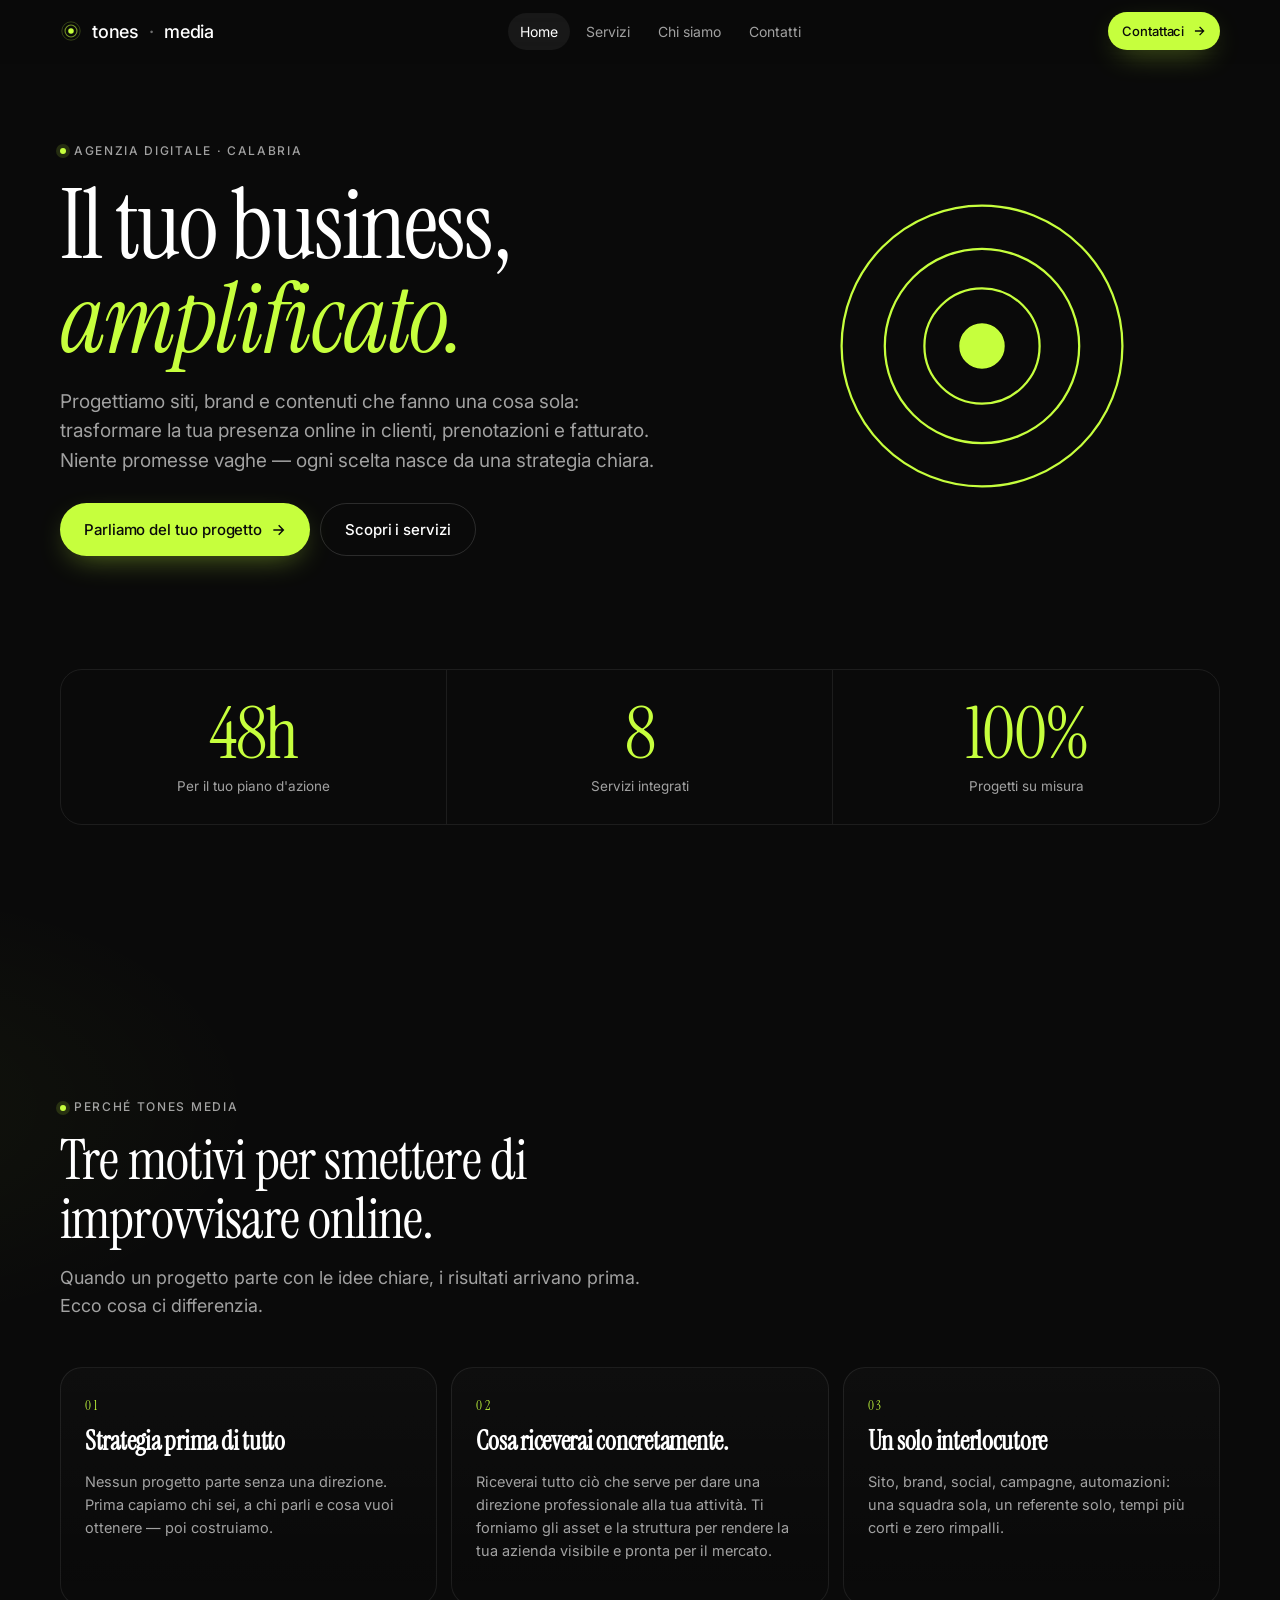
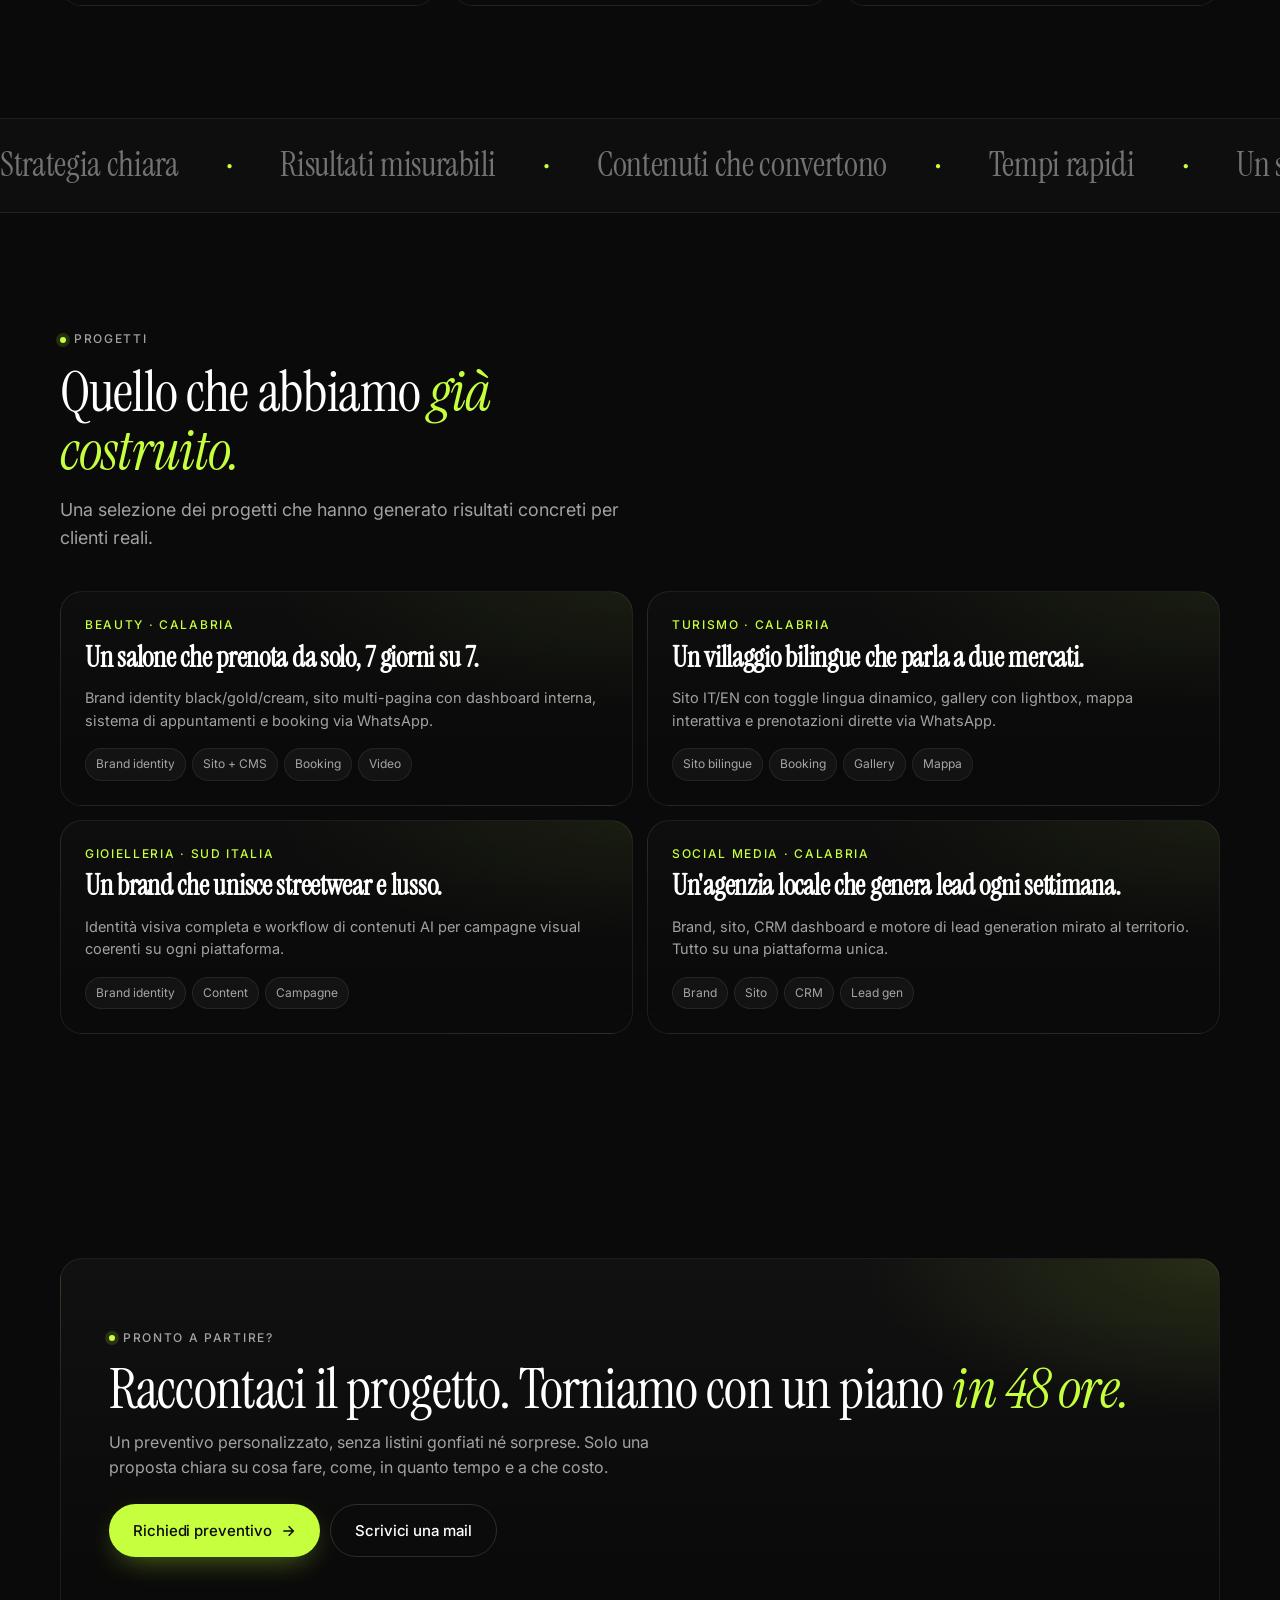
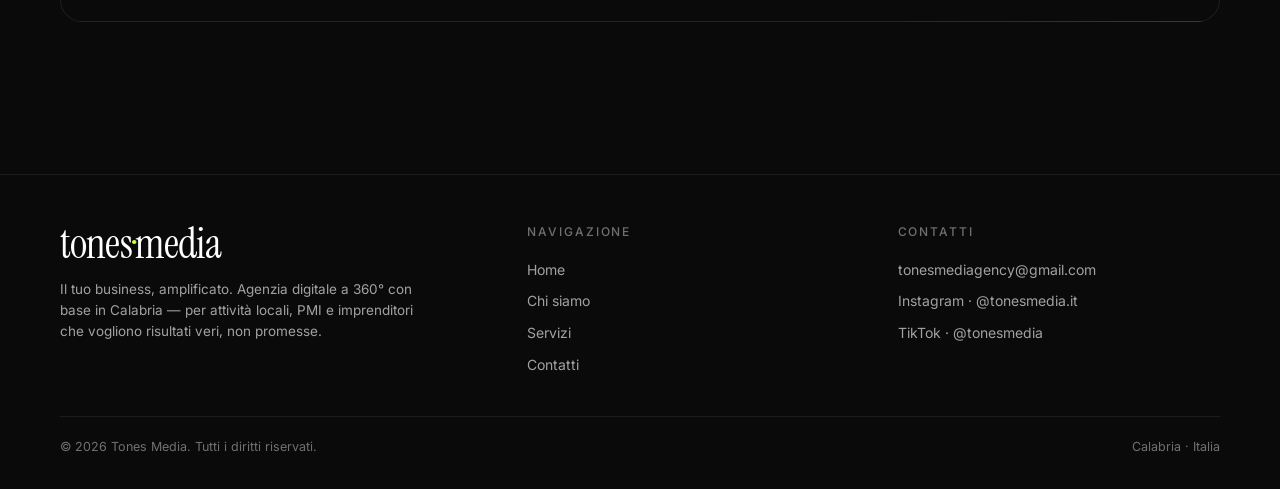
==== commit 33ce9d47: "Ottimizzazione titoli servizi e rinomina in Servizi Co-Authored-By: Claude Opus 4.7 <noreply@anthrop" ====
--- a/index.html
+++ b/index.html
@@ -28,7 +28,7 @@
 
       <nav class="nav__links" aria-label="Navigazione principale">
         <a class="nav__link" data-nav-link href="index.html">Home</a>
-        <a class="nav__link" data-nav-link href="servizi.html">Soluzioni</a>
+        <a class="nav__link" data-nav-link href="servizi.html">Servizi</a>
         <a class="nav__link" data-nav-link href="chi-siamo.html">Chi siamo</a>
         <a class="nav__link" data-nav-link href="contatti.html">Contatti</a>
       </nav>
@@ -46,7 +46,7 @@
     <ul class="sheet__list">
       <li><a class="sheet__link" data-nav-link href="index.html">Home <span class="arrow">→</span></a></li>
       <li><a class="sheet__link" data-nav-link href="chi-siamo.html">Chi siamo <span class="arrow">→</span></a></li>
-      <li><a class="sheet__link" data-nav-link href="servizi.html">Soluzioni <span class="arrow">→</span></a></li>
+      <li><a class="sheet__link" data-nav-link href="servizi.html">Servizi <span class="arrow">→</span></a></li>
       <li><a class="sheet__link" data-nav-link href="contatti.html">Contatti <span class="arrow">→</span></a></li>
     </ul>
     <div class="sheet__foot">
@@ -74,7 +74,7 @@
                 <svg width="16" height="16" viewBox="0 0 24 24" fill="none" stroke="currentColor" stroke-width="2.2"><path d="M5 12h14M13 5l7 7-7 7"/></svg>
               </a>
               <a href="servizi.html" class="btn btn--ghost btn--lg">
-                Scopri le soluzioni
+                Scopri i servizi
               </a>
             </div>
           </div>
@@ -107,7 +107,7 @@
           </div>
           <div class="stat reveal">
             <div class="stat__num"><em>8</em></div>
-            <div class="stat__label">Soluzioni integrate</div>
+            <div class="stat__label">Servizi integrati</div>
           </div>
           <div class="stat reveal">
             <div class="stat__num"><em>100%</em></div>
@@ -263,7 +263,7 @@
           <h4>Navigazione</h4>
           <a href="index.html">Home</a>
           <a href="chi-siamo.html">Chi siamo</a>
-          <a href="servizi.html">Soluzioni</a>
+          <a href="servizi.html">Servizi</a>
           <a href="contatti.html">Contatti</a>
         </div>
         <div class="foot__col">
